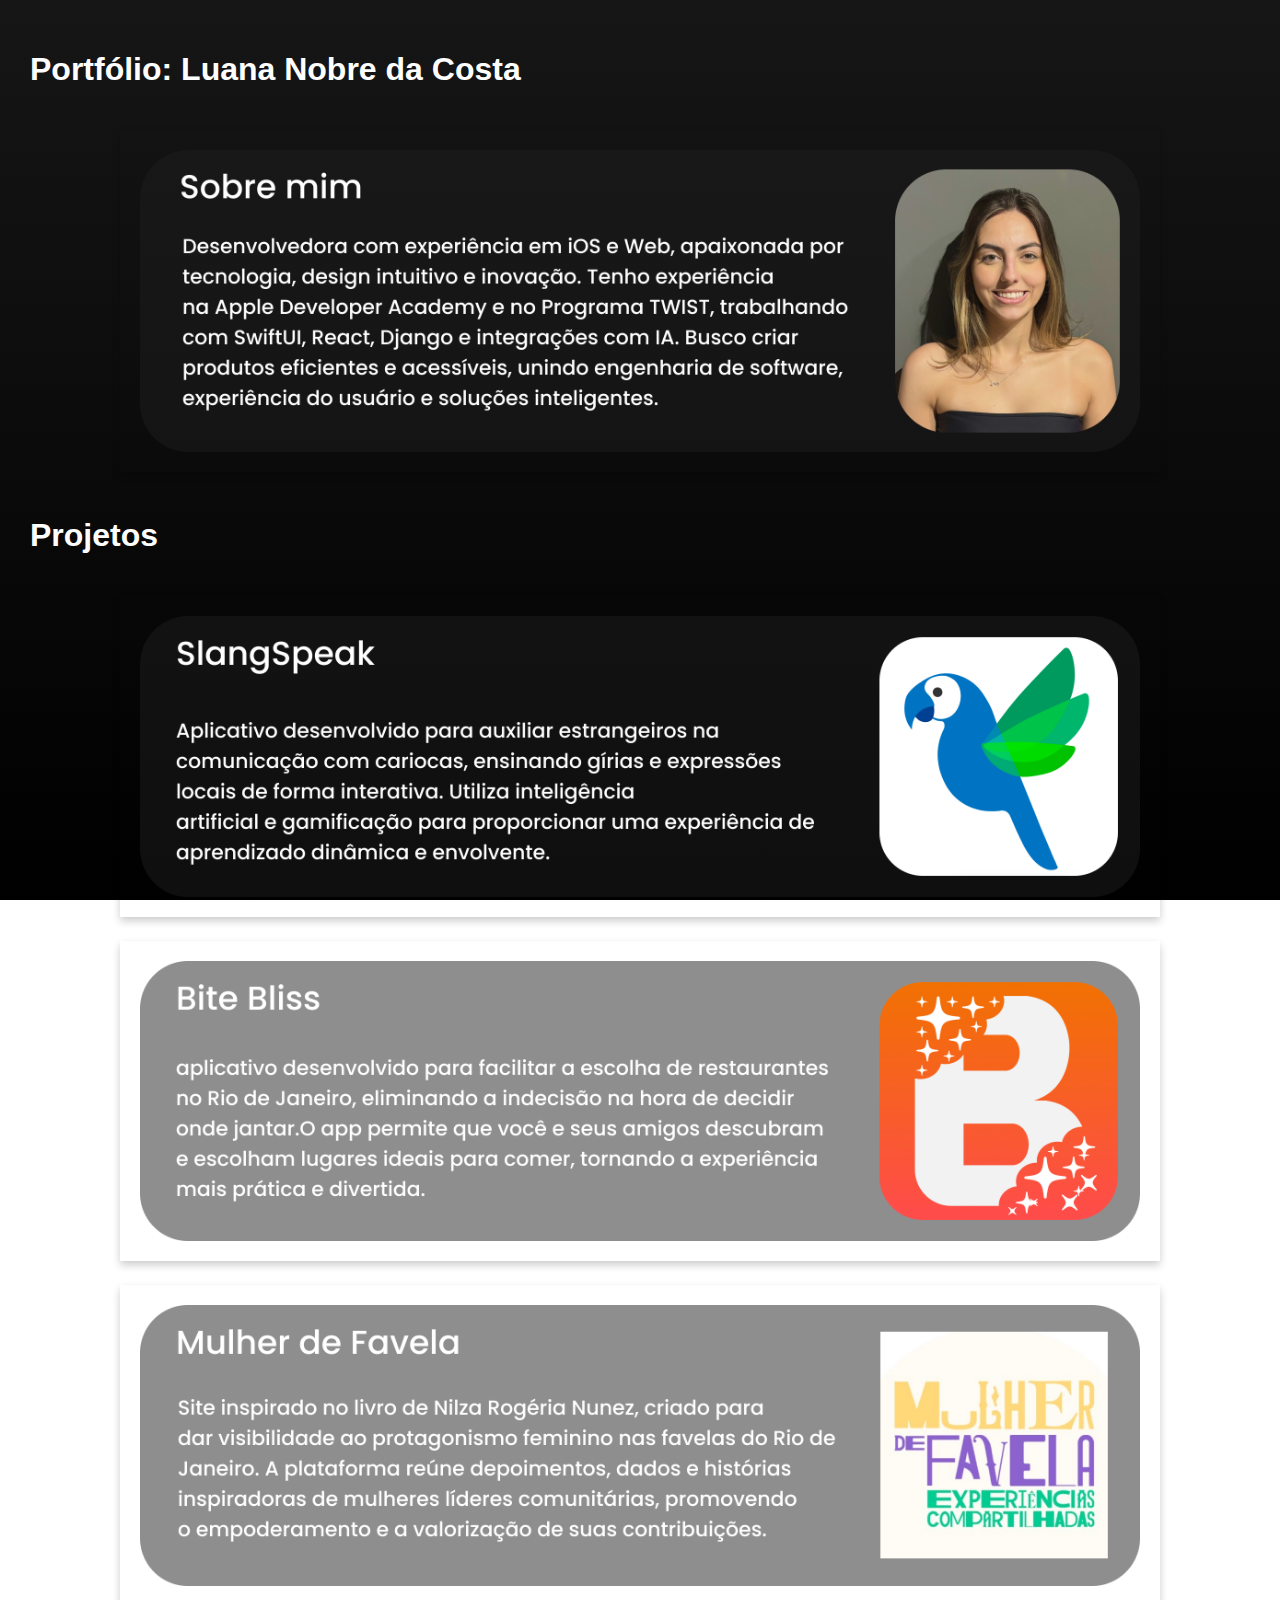
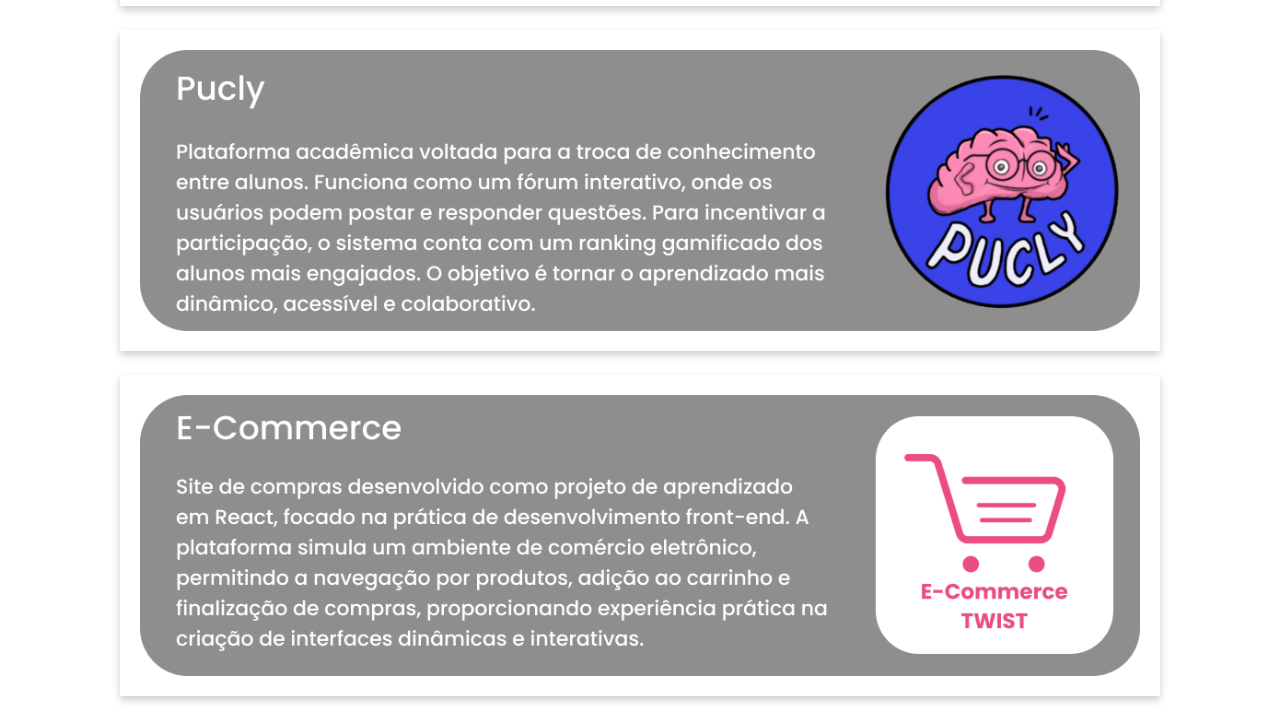
==== index.html @ 6df175c6 "first commit" ====
<!DOCTYPE html>
<html lang="pt-br">

<head>
  <meta charset="utf-8">
  <meta name="viewport" content="width=device-width, initial-scale=1.0">
  <title>Galeria Interativa</title>
  <link rel="stylesheet" href="style.css">
</head>

<body>
  <div>
    <h1 class="textPortfolio">Portfólio: Luana Nobre da Costa</h1>
  </div>
  <div class="gallery">
    <a href="sobremim.html"><img src="caixaSobreMim.png" alt="Imagem 1"></a>
  </div>
  <div>
    <h1 class="textPortfolio">Projetos</h1>
  </div>
  <div class="gallery">
    <a href="slangspeak.html"><img src="caixaSlangSpeak.png" alt="Imagem 2"></a>
    <a href="bitebliss.html"><img src="caixaBiteBliss.png" alt="Imagem 3"></a>
    <a href="mulherdefavela.html"><img src="caixaMulherdeFavela.png" alt="Imagem 4"></a>
    <a href="pucly.html"><img src="caixaPucly.png" alt="Imagem 5"></a>
    <a href="ecommerce.html"><img src="caixaEcommerce.png" alt="Imagem 6"></a>
  </div>
  
</body>

</html>
---- style.css ----
html, body {
    font-family: Arial, sans-serif;
    margin: 0;
    padding: 15px;
    height: 100%; /* Garante que o gradiente cubra toda a página */
    background: linear-gradient(to bottom, #161616, #000000);
    background-attachment: fixed; /* Mantém o gradiente fixo */
}


.textPortfolio {
    color: white;
}

.gallery {
    display:flex;
    flex-direction: column;
    align-items: center;
    gap: 20px;
    padding: 20px;
}

.gallery img {
    width: 1000px;
    height: auto;
    transition: transform 0.3s ease-in-out;
    box-shadow: 0 4px 8px rgba(0, 0, 0, 0.2);
    padding: 20px;
}

.gallery img:hover {
    transform: scale(1.03);
    cursor: pointer;
}

/* page1 */

.page-content {
    text-align: center;
    margin-top: 50px;
}

button {
    background-color: #007bff;
    color: white;
    padding: 10px 20px;
    font-size: 16px;
    border: none;
    border-radius: 5px;
    cursor: pointer;
    transition: background 0.3s ease;
}

button:hover {
    background-color: #0056b3;
}


/* paginas */

.paginas {
    display:flex;
    flex-direction: column;
    align-items: center;
    gap: 20px;
    padding: 20px;
}

.paginas img {
    width: 1000px;
    height: auto;
    transition: transform 0.3s ease-in-out;
    box-shadow: 0 4px 8px rgba(0, 0, 0, 0.2);
    padding: 20px;
}

.link-container {
    position: relative;
    display: inline-block;
}

.link-container .link {
    position: absolute;
    top: 55%; /* Centraliza na vertical */
    right: 54%; /* Centraliza na horizontal */
    transform: translate(-50%, -50%); /* Garante que o link fique no centro da imagem */
    font-size: 20px;
    color: white; /* Ajuste a cor conforme necessário */
    text-decoration: none;   
}
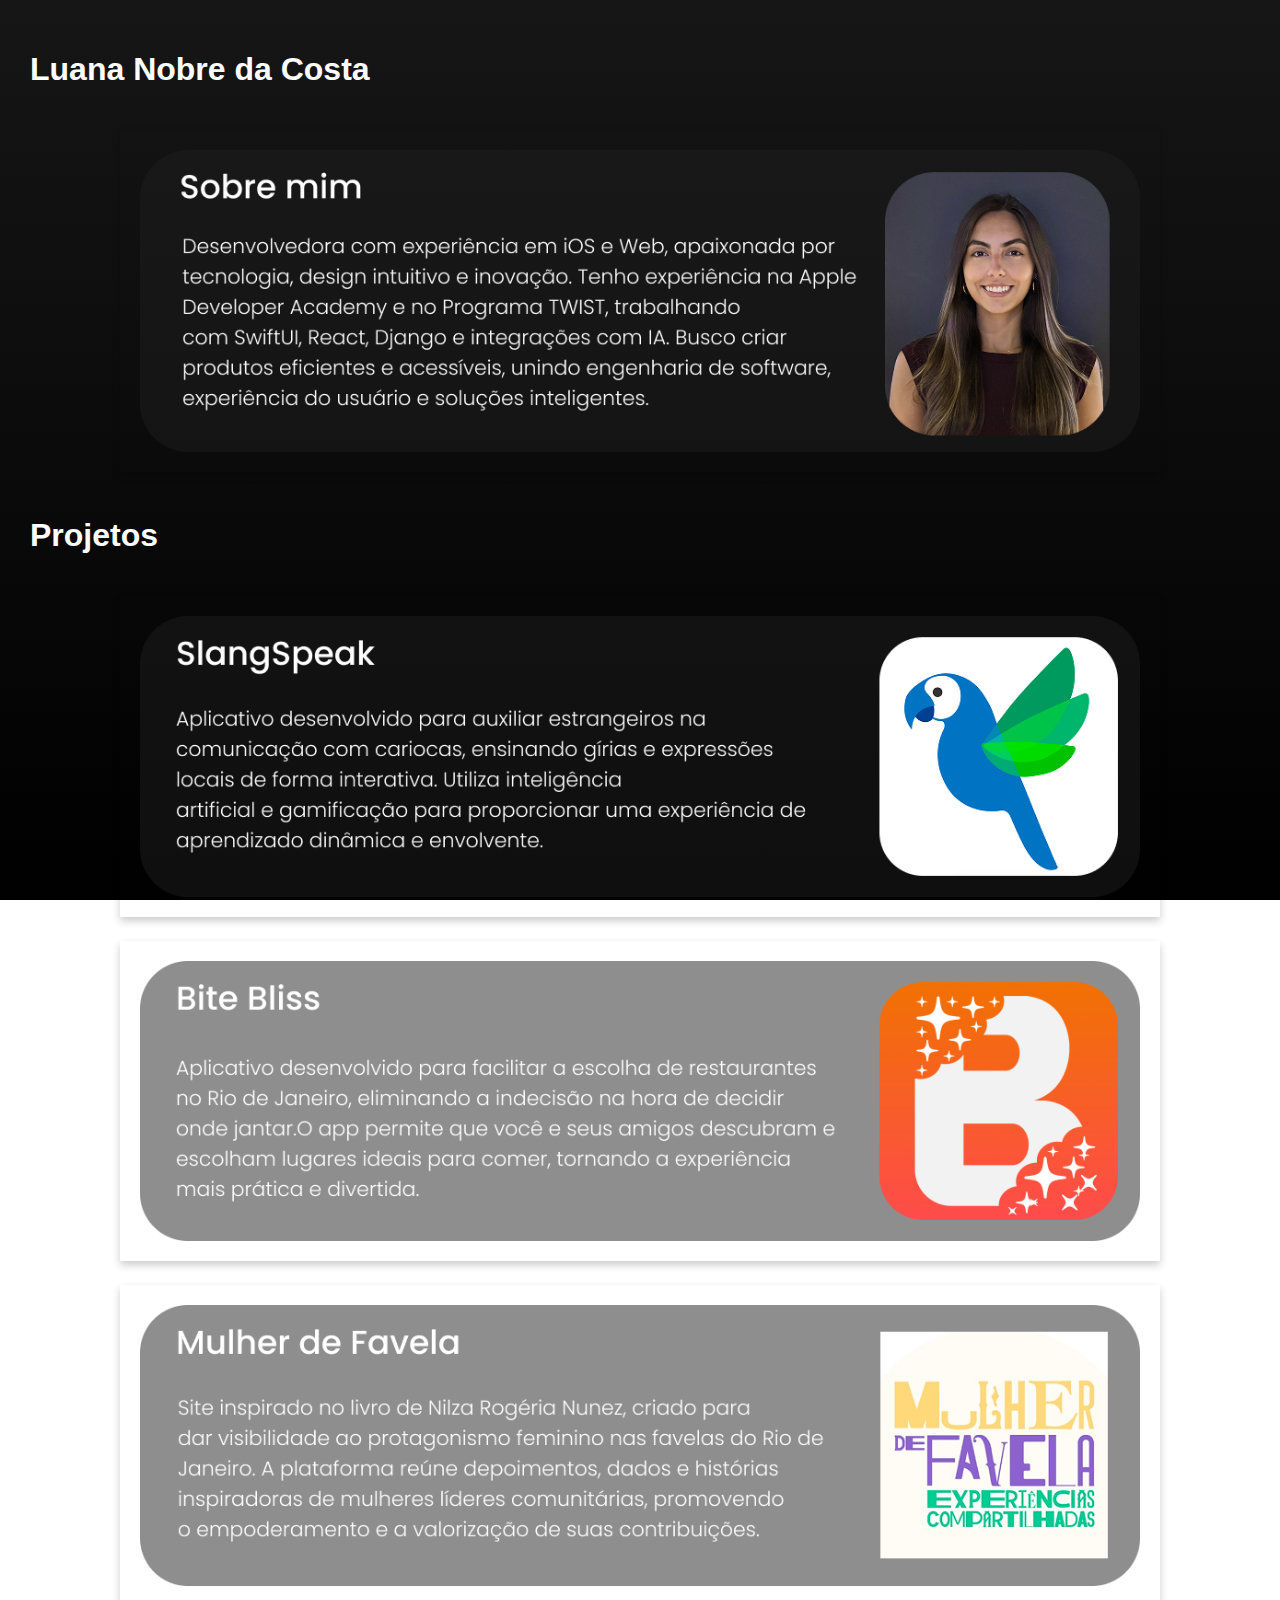
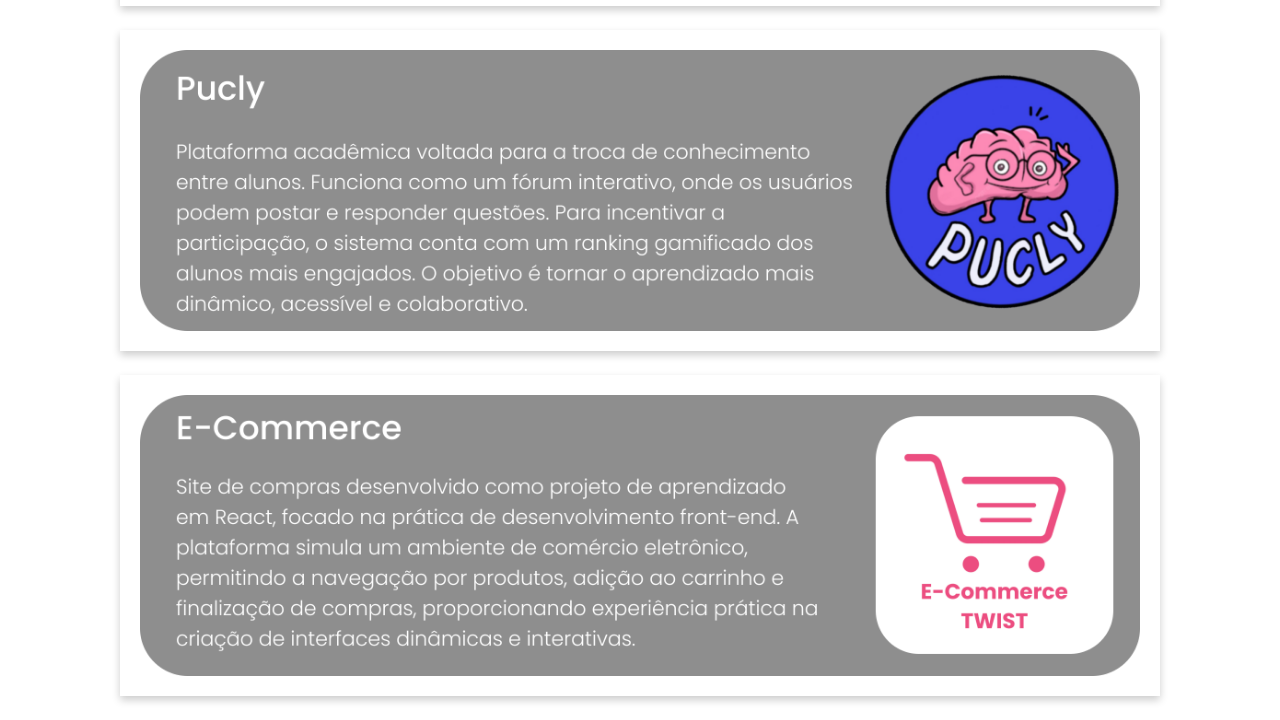
==== commit 3e4efd99: "mudança de título" ====
--- a/index.html
+++ b/index.html
@@ -10,7 +10,7 @@
 
 <body>
   <div>
-    <h1 class="textPortfolio">Portfólio: Luana Nobre da Costa</h1>
+    <h1 class="textPortfolio">Luana Nobre da Costa</h1>
   </div>
   <div class="gallery">
     <a href="sobremim.html"><img src="caixaSobreMim.png" alt="Imagem 1"></a>
--- a/style.css
+++ b/style.css
@@ -79,12 +79,20 @@
     display: inline-block;
 }
 
-.link-container .link {
+.link-container .linkhub {
+    position: absolute;
+    top: 55%; /* Centraliza na vertical */
+    right: 60%; /* Centraliza na horizontal */
+    transform: translate(-50%, -50%); /* Garante que o link fique no centro da imagem */
+    font-size: 20px;
+    color: white; /* Ajuste a cor conforme necessário */    
+}
+
+.link-container .linkapp {
     position: absolute;
     top: 55%; /* Centraliza na vertical */
     right: 54%; /* Centraliza na horizontal */
     transform: translate(-50%, -50%); /* Garante que o link fique no centro da imagem */
     font-size: 20px;
-    color: white; /* Ajuste a cor conforme necessário */
-    text-decoration: none;   
-}
+    color: white; /* Ajuste a cor conforme necessário */ 
+}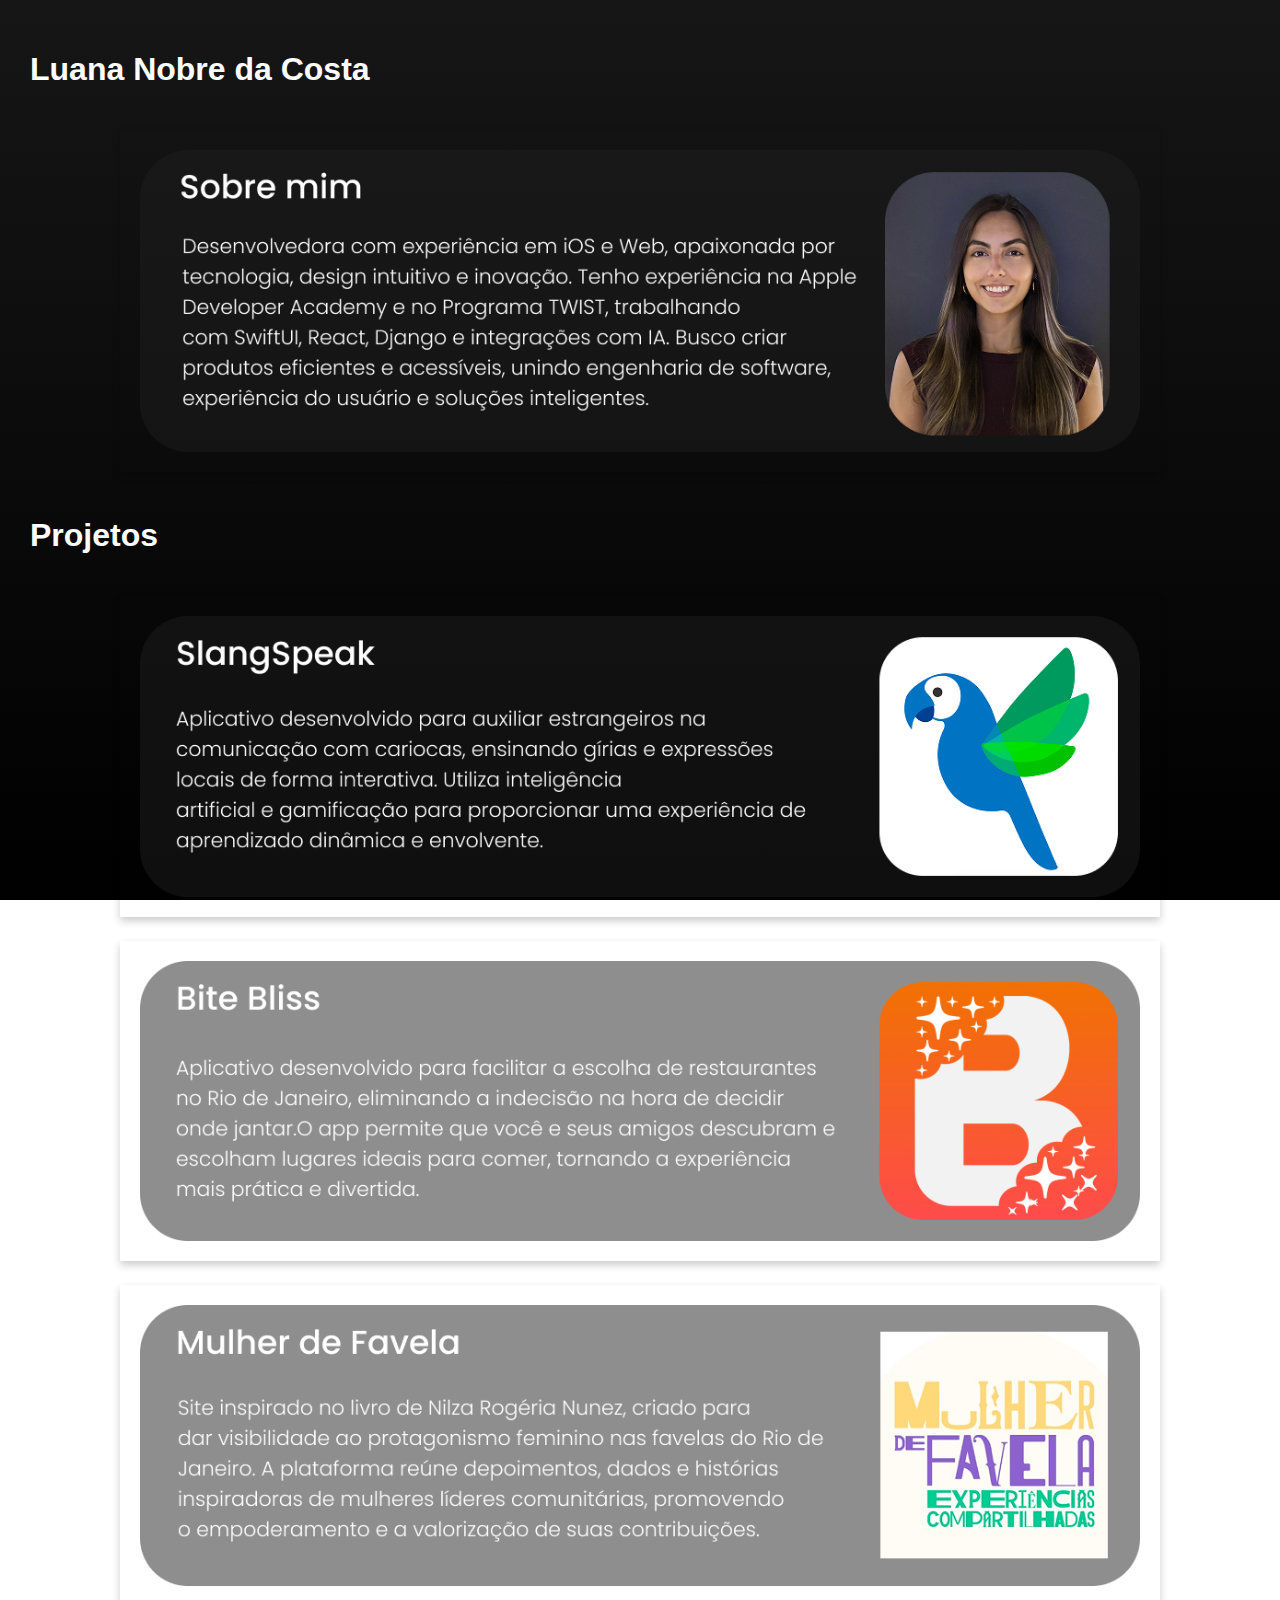
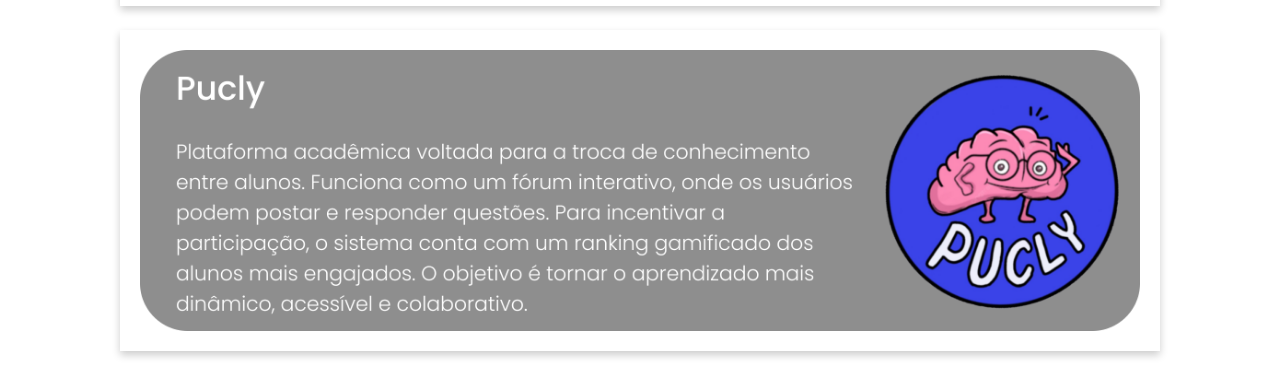
==== commit f5a8a4cc: "tirei o ecommerce" ====
--- a/index.html
+++ b/index.html
@@ -23,7 +23,7 @@
     <a href="bitebliss.html"><img src="caixaBiteBliss.png" alt="Imagem 3"></a>
     <a href="mulherdefavela.html"><img src="caixaMulherdeFavela.png" alt="Imagem 4"></a>
     <a href="pucly.html"><img src="caixaPucly.png" alt="Imagem 5"></a>
-    <a href="ecommerce.html"><img src="caixaEcommerce.png" alt="Imagem 6"></a>
+    
   </div>
   
 </body>
